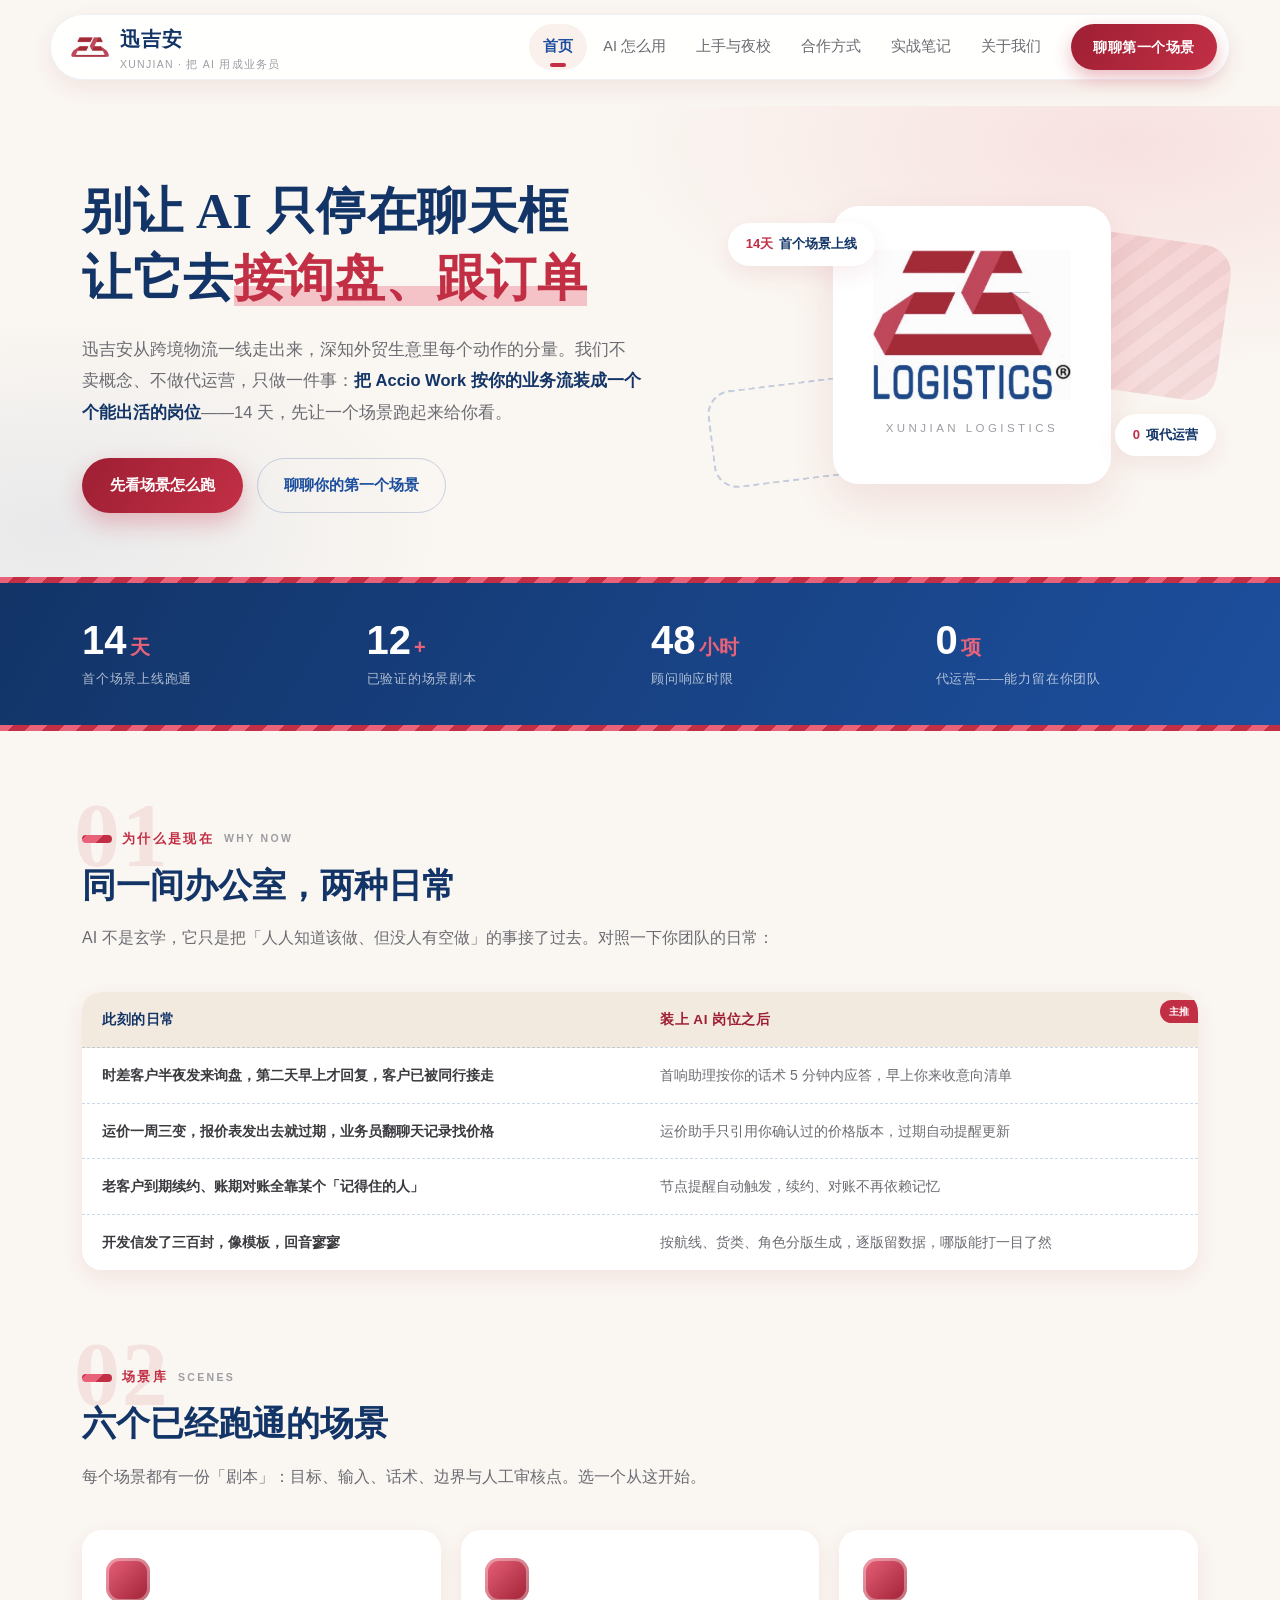
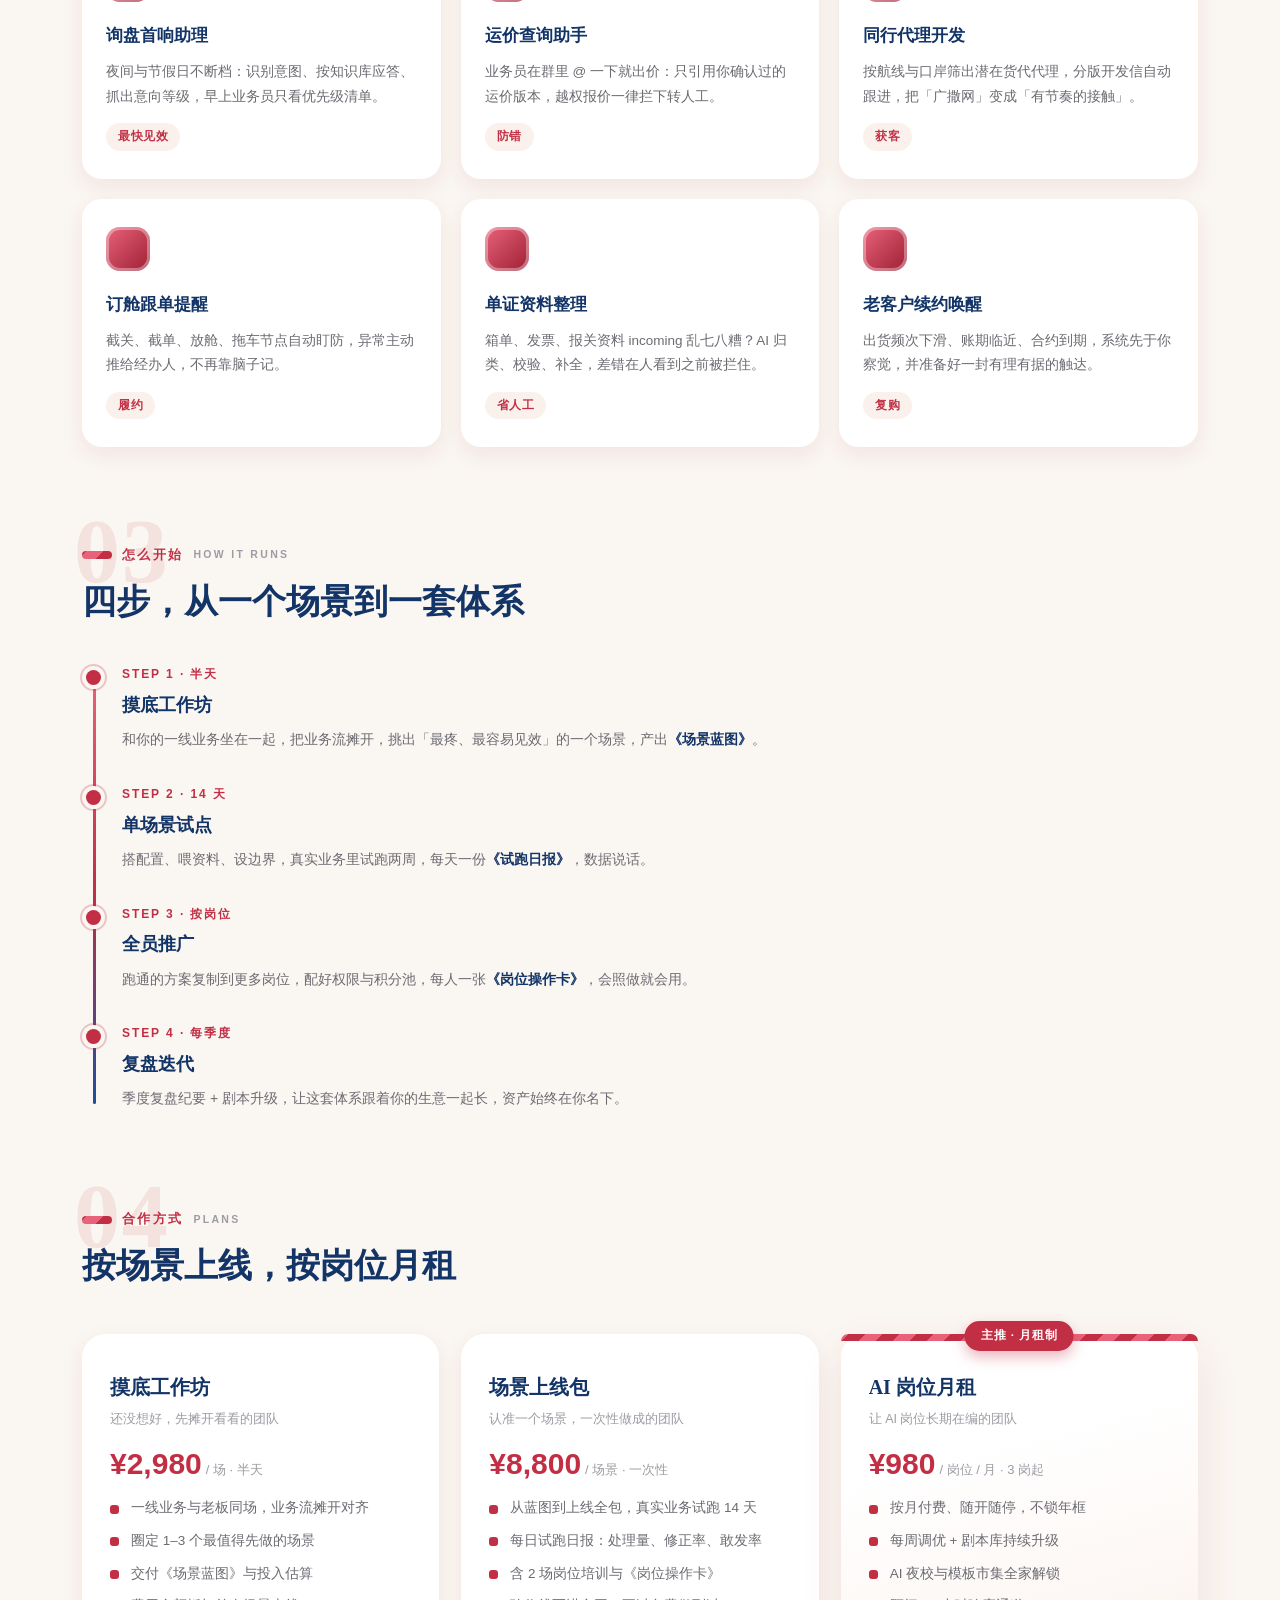
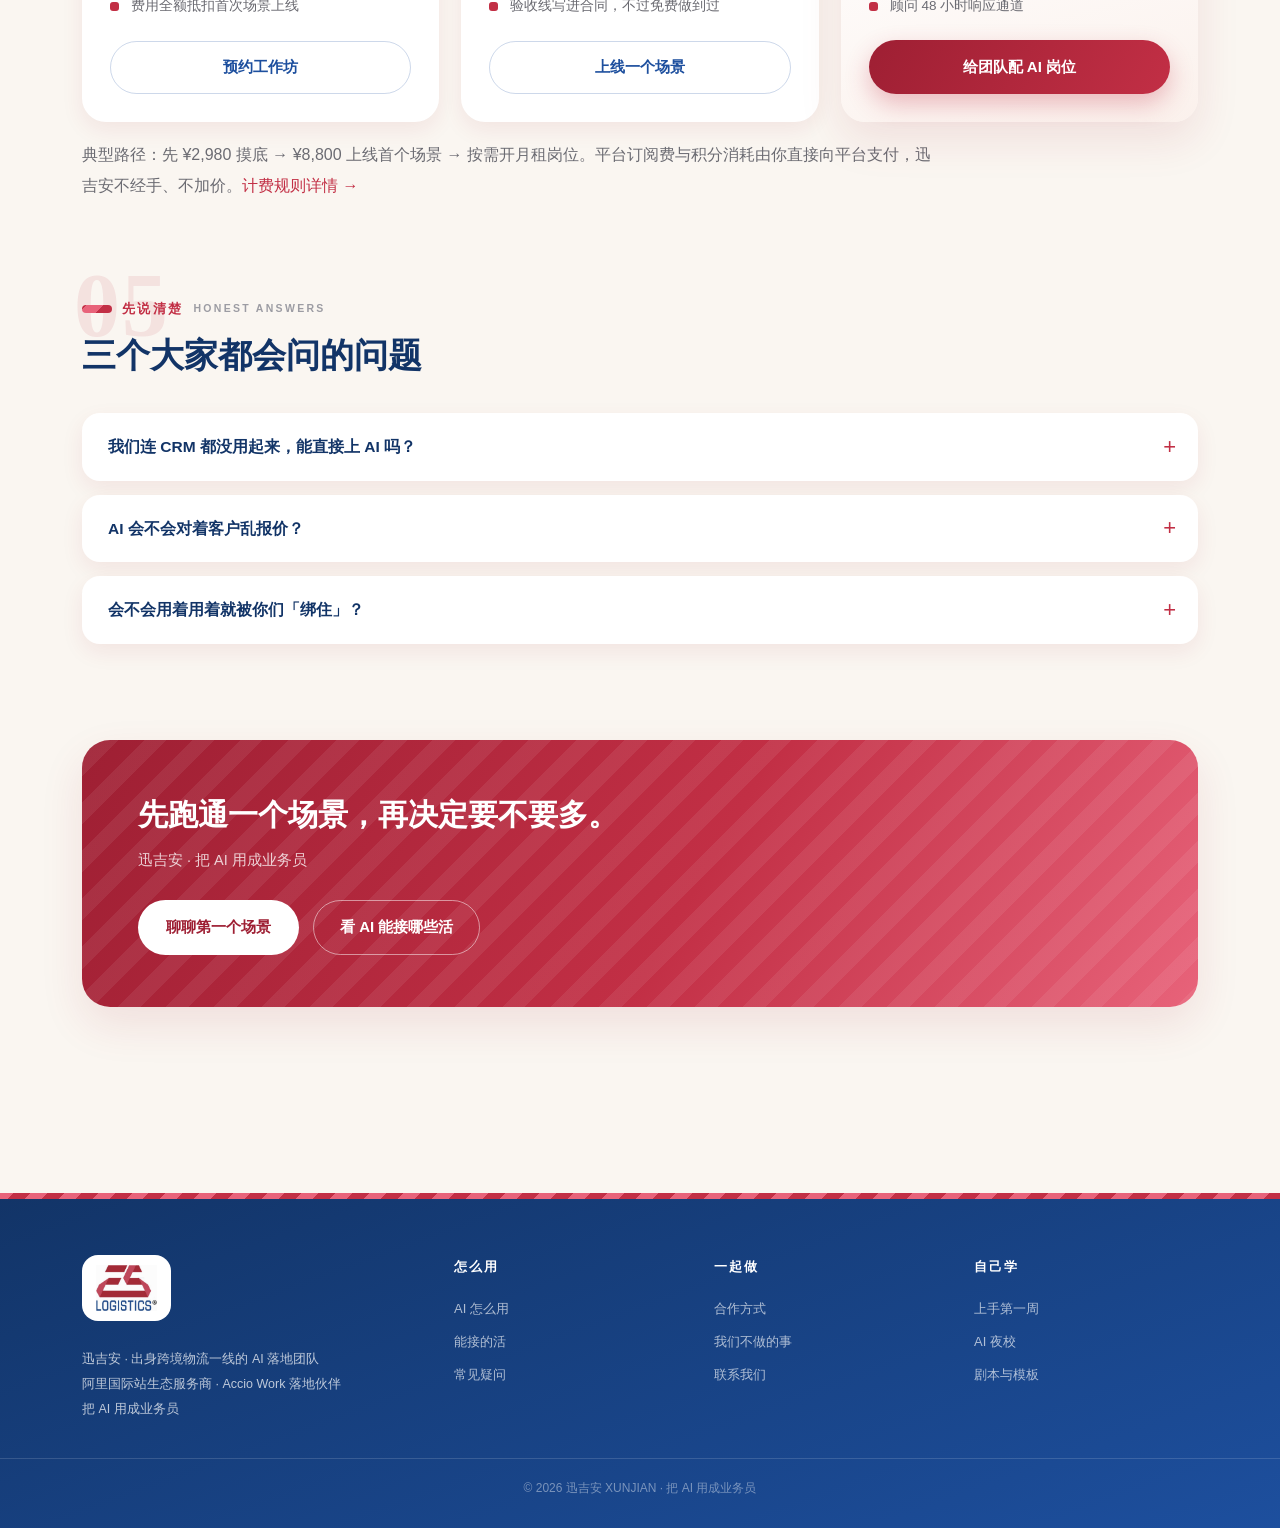
==== index.html @ 0acbde60 "xunjian website init" ====
<!DOCTYPE html>
<html lang="zh-CN">
<head>
<meta charset="UTF-8">
<meta name="viewport" content="width=device-width, initial-scale=1.0">
<title>迅吉安 · 把 AI 用成业务员 | 物流出海 × Accio Work 落地</title>
<meta name="description" content="迅吉安：出身跨境物流一线的 AI 落地团队。不卖概念、不做代运营，14 天让第一个场景在你的业务里跑起来。">
<link rel="icon" href="assets/mark.png">
<link rel="stylesheet" href="assets/xja.css">
</head>
<body>
<header class="xj-top"><div class="xj-pill">
  <a class="xj-brand" href="index.html"><img src="assets/mark.png" alt="迅吉安"><span><span class="bn">迅吉安</span><span class="bs">XUNJIAN · 把 AI 用成业务员</span></span></a>
  <nav class="xj-nav">
    <a href="index.html" class="on">首页</a>
    <a href="product/index.html">AI 怎么用</a>
    <a href="learn/index.html">上手与夜校</a>
    <a href="service/index.html">合作方式</a>
    <a href="insight/index.html">实战笔记</a>
    <a href="about/index.html">关于我们</a>
  </nav>
  <a class="xj-top-cta" href="about/index.html#contact">聊聊第一个场景</a>
</div></header>

<div class="xj-hero">
  <div class="xj-hero-in">
    <div class="xj-hero-copy">
      <h1>别让 AI 只停在聊天框<br>让它去<span class="mk">接询盘、跟订单</span></h1>
      <p class="xj-hero-p">迅吉安从跨境物流一线走出来，深知外贸生意里每个动作的分量。我们不卖概念、不做代运营，只做一件事：<b>把 Accio Work 按你的业务流装成一个个能出活的岗位</b>——14 天，先让一个场景跑起来给你看。</p>
      <div class="xj-hero-cta">
        <a class="xj-btn xj-btn-p" href="#scenes">先看场景怎么跑</a>
        <a class="xj-btn xj-btn-g" href="about/index.html#contact">聊聊你的第一个场景</a>
      </div>
    </div>
    <div class="xj-visual">
      <div class="xj-logo-card"><img src="assets/logo.jpg" alt="迅吉安 XUNJIAN LOGISTICS"><div class="cap">Xunjian Logistics</div></div>
      <span class="xj-float f1"><i>14天</i>首个场景上线</span>
      <span class="xj-float f2"><i>0</i>项代运营</span>
    </div>
  </div>
</div>

<section class="xj-stats"><div class="xj-stats-in">
  <div class="m"><div class="n">14<i>天</i></div><div class="l">首个场景上线跑通</div></div>
  <div class="m"><div class="n">12<i>+</i></div><div class="l">已验证的场景剧本</div></div>
  <div class="m"><div class="n">48<i>小时</i></div><div class="l">顾问响应时限</div></div>
  <div class="m"><div class="n">0<i>项</i></div><div class="l">代运营——能力留在你团队</div></div>
</div></section>

<div class="xj-main">

  <div class="xj-sec rv" data-num="01">
    <div class="xj-kick">为什么是现在 <small>Why Now</small></div>
    <h2>同一间办公室，两种日常</h2>
  </div>
  <p class="xj-p">AI 不是玄学，它只是把「人人知道该做、但没人有空做」的事接了过去。对照一下你团队的日常：</p>
  <div class="xj-tablewrap rv"><table class="xj-tb">
    <tr><th>此刻的日常</th><th class="hl">装上 AI 岗位之后</th></tr>
    <tr><td>时差客户半夜发来询盘，第二天早上才回复，客户已被同行接走</td><td>首响助理按你的话术 5 分钟内应答，早上你来收意向清单</td></tr>
    <tr><td>运价一周三变，报价表发出去就过期，业务员翻聊天记录找价格</td><td>运价助手只引用你确认过的价格版本，过期自动提醒更新</td></tr>
    <tr><td>老客户到期续约、账期对账全靠某个「记得住的人」</td><td>节点提醒自动触发，续约、对账不再依赖记忆</td></tr>
    <tr><td>开发信发了三百封，像模板，回音寥寥</td><td>按航线、货类、角色分版生成，逐版留数据，哪版能打一目了然</td></tr>
  </table></div>

  <div class="xj-sec rv" data-num="02" id="scenes">
    <div class="xj-kick">场景库 <small>Scenes</small></div>
    <h2>六个已经跑通的场景</h2>
  </div>
  <p class="xj-p">每个场景都有一份「剧本」：目标、输入、话术、边界与人工审核点。选一个从这开始。</p>
  <div class="xj-grid g3">
    <div class="xj-c rv"><div class="chip"></div><h4>询盘首响助理</h4><p>夜间与节假日不断档：识别意图、按知识库应答、抓出意向等级，早上业务员只看优先级清单。</p><span class="tag">最快见效</span></div>
    <div class="xj-c rv"><div class="chip"></div><h4>运价查询助手</h4><p>业务员在群里 @ 一下就出价：只引用你确认过的运价版本，越权报价一律拦下转人工。</p><span class="tag">防错</span></div>
    <div class="xj-c rv"><div class="chip"></div><h4>同行代理开发</h4><p>按航线与口岸筛出潜在货代代理，分版开发信自动跟进，把「广撒网」变成「有节奏的接触」。</p><span class="tag">获客</span></div>
    <div class="xj-c rv"><div class="chip"></div><h4>订舱跟单提醒</h4><p>截关、截单、放舱、拖车节点自动盯防，异常主动推给经办人，不再靠脑子记。</p><span class="tag">履约</span></div>
    <div class="xj-c rv"><div class="chip"></div><h4>单证资料整理</h4><p>箱单、发票、报关资料 incoming 乱七八糟？AI 归类、校验、补全，差错在人看到之前被拦住。</p><span class="tag">省人工</span></div>
    <div class="xj-c rv"><div class="chip"></div><h4>老客户续约唤醒</h4><p>出货频次下滑、账期临近、合约到期，系统先于你察觉，并准备好一封有理有据的触达。</p><span class="tag">复购</span></div>
  </div>

  <div class="xj-sec rv" data-num="03">
    <div class="xj-kick">怎么开始 <small>How It Runs</small></div>
    <h2>四步，从一个场景到一套体系</h2>
  </div>
  <div class="xj-tl">
    <div class="ti rv"><div class="k">STEP 1 · 半天</div><h5>摸底工作坊</h5><p>和你的一线业务坐在一起，把业务流摊开，挑出「最疼、最容易见效」的一个场景，产出<b>《场景蓝图》</b>。</p></div>
    <div class="ti rv"><div class="k">STEP 2 · 14 天</div><h5>单场景试点</h5><p>搭配置、喂资料、设边界，真实业务里试跑两周，每天一份<b>《试跑日报》</b>，数据说话。</p></div>
    <div class="ti rv"><div class="k">STEP 3 · 按岗位</div><h5>全员推广</h5><p>跑通的方案复制到更多岗位，配好权限与积分池，每人一张<b>《岗位操作卡》</b>，会照做就会用。</p></div>
    <div class="ti rv"><div class="k">STEP 4 · 每季度</div><h5>复盘迭代</h5><p>季度复盘纪要 + 剧本升级，让这套体系跟着你的生意一起长，资产始终在你名下。</p></div>
  </div>

  <div class="xj-sec rv" data-num="04" id="plans">
    <div class="xj-kick">合作方式 <small>Plans</small></div>
    <h2>按场景上线，按岗位月租</h2>
  </div>
  <div class="xj-plans">
    <div class="xj-plan rv">
      <h4>摸底工作坊</h4><div class="for">还没想好，先摊开看看的团队</div>
      <div class="pv">¥2,980<small>/ 场 · 半天</small></div>
      <ul>
        <li>一线业务与老板同场，业务流摊开对齐</li>
        <li>圈定 1–3 个最值得先做的场景</li>
        <li>交付《场景蓝图》与投入估算</li>
        <li>费用全额抵扣首次场景上线</li>
      </ul>
      <div class="cta"><a class="xj-btn xj-btn-g" href="about/index.html#contact">预约工作坊</a></div>
    </div>
    <div class="xj-plan rv">
      <h4>场景上线包</h4><div class="for">认准一个场景，一次性做成的团队</div>
      <div class="pv">¥8,800<small>/ 场景 · 一次性</small></div>
      <ul>
        <li>从蓝图到上线全包，真实业务试跑 14 天</li>
        <li>每日试跑日报：处理量、修正率、敢发率</li>
        <li>含 2 场岗位培训与《岗位操作卡》</li>
        <li>验收线写进合同，不过免费做到过</li>
      </ul>
      <div class="cta"><a class="xj-btn xj-btn-g" href="about/index.html#contact">上线一个场景</a></div>
    </div>
    <div class="xj-plan hot rv">
      <span class="badge">主推 · 月租制</span>
      <h4>AI 岗位月租</h4><div class="for">让 AI 岗位长期在编的团队</div>
      <div class="pv">¥980<small>/ 岗位 / 月 · 3 岗起</small></div>
      <ul>
        <li>按月付费、随开随停，不锁年框</li>
        <li>每周调优 + 剧本库持续升级</li>
        <li>AI 夜校与模板市集全家解锁</li>
        <li>顾问 48 小时响应通道</li>
      </ul>
      <div class="cta"><a class="xj-btn xj-btn-p" href="about/index.html#contact">给团队配 AI 岗位</a></div>
    </div>
  </div>
  <p class="xj-p" style="margin-top:18px">典型路径：先 ¥2,980 摸底 → ¥8,800 上线首个场景 → 按需开月租岗位。平台订阅费与积分消耗由你直接向平台支付，迅吉安不经手、不加价。<a href="service/index.html">计费规则详情 →</a></p>

  <div class="xj-sec rv" data-num="05">
    <div class="xj-kick">先说清楚 <small>Honest Answers</small></div>
    <h2>三个大家都会问的问题</h2>
  </div>
  <div class="xj-faq">
    <details class="rv"><summary>我们连 CRM 都没用起来，能直接上 AI 吗？</summary><p>能，但第一场景会选在「不需要历史数据也能跑」的环节，比如询盘首响或运价应答。数据积累恰恰是上 AI 的副产品，而不是前置条件。</p></details>
    <details class="rv"><summary>AI 会不会对着客户乱报价？</summary><p>不会。运价与费用类助手只引用你确认过的价格版本，任何超出版本范围的请求都会被拦下转人工。报价纪律是剧本的第一条边界。</p></details>
    <details class="rv"><summary>会不会用着用着就被你们「绑住」？</summary><p>恰好相反：配置、剧本、话术、操作卡全部归属企业，导出格式交付，不依赖迅吉安也能继续运行。我们需要你续约，靠的是下一个场景的性价比，不是锁。</p></details>
  </div>

  <div class="xj-band rv"><div class="xj-band-in">
    <h3>先跑通一个场景，再决定要不要多。</h3>
    <p>迅吉安 · 把 AI 用成业务员</p>
    <div class="acts">
      <a class="xj-btn xj-btn-p" href="about/index.html#contact">聊聊第一个场景</a>
      <a class="xj-btn xj-btn-g" href="product/index.html">看 AI 能接哪些活</a>
    </div>
  </div></div>
</div>

<footer class="xj-footer"><div class="xj-footer-in">
  <div class="fb"><span class="chip"><img src="assets/logo.jpg" alt="迅吉安"></span><p>迅吉安 · 出身跨境物流一线的 AI 落地团队<br>阿里国际站生态服务商 · Accio Work 落地伙伴<br>把 AI 用成业务员</p></div>
  <div><h6>怎么用</h6><a href="product/index.html">AI 怎么用</a><a href="product/index.html#jobs">能接的活</a><a href="product/index.html#faq">常见疑问</a></div>
  <div><h6>一起做</h6><a href="service/index.html">合作方式</a><a href="service/index.html#rules">我们不做的事</a><a href="about/index.html#contact">联系我们</a></div>
  <div><h6>自己学</h6><a href="learn/index.html">上手第一周</a><a href="learn/index.html#night">AI 夜校</a><a href="learn/index.html#lib">剧本与模板</a></div>
</div>
<div class="copy">© <span data-year>2026</span> 迅吉安 XUNJIAN · 把 AI 用成业务员</div>
</footer>
<script src="assets/xja.js"></script>
</body>
</html>
---- assets/xja.css ----
/* ==========================================================================
   迅吉安 XUNJIAN · 官网视觉系统 v2 —— 「绛绸」暖调编辑风
   品牌：绛红绸带 × 宝蓝墨色 × 暖象牙纸底（源自公司 Logo 配色）
   与旧版/参考站彻底区分：胶囊悬浮导航 / 衬线大标题 / 斜纹绸带符号 /
   暖投影卡片 / 垂直时间线 / 编辑风索引列表
   ========================================================================== */

:root{
  --red:#C22F45; --red-d:#9E1F33; --red-l:#E8637A;
  --blue:#1D4F9E; --blue-d:#123467; --blue-l:#3E6FB8;
  --bg:#FAF6F1; --surface:#FFFFFF; --sand:#F2E9DF; --cream:#FBF1EC;
  --ink:#3A3A3F; --ink2:#6B6B72; --ink3:#9C9CA3;
  --line:rgba(29,79,158,.12); --dash:rgba(29,79,158,.22);
  --sh:0 18px 44px rgba(158,31,51,.10);
  --sh-s:0 8px 22px rgba(158,31,51,.08);
  --rib:repeating-linear-gradient(-45deg,var(--red) 0 12px,var(--red-l) 12px 24px);
  --f-serif:"Noto Serif SC","Songti SC","STSong","SimSun",serif;
  --f-cn:"PingFang SC","Noto Sans SC","Microsoft YaHei",sans-serif;
  --f-en:"Avenir Next","Helvetica Neue",Arial,sans-serif;
  --w:1180px; --top:106px;
}

*{box-sizing:border-box;margin:0;padding:0}
html{-webkit-text-size-adjust:100%;scroll-behavior:smooth;overflow-x:hidden}
body{
  font-family:var(--f-cn);color:var(--ink);background:var(--bg);
  font-size:16px;line-height:1.9;padding-top:var(--top);overflow-x:hidden;
}
img{display:block;max-width:100%}
a{color:var(--red);text-decoration:none;transition:.18s}
a:hover{color:var(--red-d)}
::selection{background:rgba(194,47,69,.22)}

/* 滚动浮现 */
.rv{opacity:0;transform:translateY(16px);transition:opacity .55s ease,transform .55s ease}
.rv.in{opacity:1;transform:none}
@media (prefers-reduced-motion:reduce){.rv{opacity:1;transform:none;transition:none}}

/* ============================ 胶囊悬浮导航 ============================ */
.xj-top{position:fixed;top:14px;left:0;right:0;z-index:900;padding:0 18px}
.xj-pill{
  max-width:var(--w);margin:0 auto;height:66px;padding:0 12px 0 20px;
  display:flex;align-items:center;gap:16px;
  background:rgba(255,255,255,.92);backdrop-filter:blur(14px);
  border:1px solid rgba(29,79,158,.08);border-radius:999px;
  box-shadow:var(--sh-s);
}
.xj-brand{display:flex;align-items:center;gap:11px;flex:0 0 auto}
.xj-brand img{height:38px;width:auto;border-radius:9px}
.xj-brand .bn{font-family:var(--f-serif);font-weight:700;font-size:20px;color:var(--blue-d);letter-spacing:.06em;white-space:nowrap}
.xj-brand .bs{font-size:10.5px;letter-spacing:.12em;color:var(--ink3);white-space:nowrap;display:block;margin-top:-3px}
.xj-nav{margin-left:auto;display:flex;align-items:center;gap:2px;overflow-x:auto;scrollbar-width:none}
.xj-nav::-webkit-scrollbar{display:none}
.xj-nav a{
  font-size:14.5px;font-weight:500;color:var(--ink2);padding:9px 14px;
  border-radius:999px;white-space:nowrap;position:relative;
}
.xj-nav a:hover{color:var(--blue);background:var(--cream)}
.xj-nav a.on{color:var(--blue);font-weight:700;background:var(--cream)}
.xj-nav a.on::after{
  content:'';position:absolute;left:50%;transform:translateX(-50%);bottom:3px;
  width:16px;height:4px;border-radius:2px;background:var(--red);
}
.xj-top-cta{
  flex:0 0 auto;padding:10px 22px;border-radius:999px;
  background:linear-gradient(120deg,var(--red-d),var(--red));color:#fff;
  font-size:14px;font-weight:600;letter-spacing:.04em;box-shadow:0 8px 18px rgba(194,47,69,.32);
}
.xj-top-cta:hover{color:#fff;transform:translateY(-1px);box-shadow:0 12px 24px rgba(194,47,69,.4)}
@media (max-width:1020px){.xj-brand .bs{display:none}}
@media (max-width:900px){
  .xj-pill{height:auto;flex-wrap:wrap;border-radius:26px;padding:12px 14px;row-gap:4px}
  .xj-nav{order:3;width:100%}
  body{padding-top:132px}
  :root{--top:132px}
}

/* ============================ 首页 Hero（分栏） ============================ */
.xj-hero{background:
  radial-gradient(720px 320px at 88% 8%,rgba(232,99,122,.14),transparent 70%),
  radial-gradient(560px 300px at 4% 90%,rgba(29,79,158,.08),transparent 70%),
  var(--bg);
}
.xj-hero-in{
  max-width:var(--w);margin:0 auto;padding:72px var(--pad,32px) 64px;
  display:grid;grid-template-columns:1.15fr .85fr;gap:52px;align-items:center;
}
.xj-hero h1{
  font-family:var(--f-serif);font-weight:900;color:var(--blue-d);
  font-size:clamp(32px,4.4vw,50px);line-height:1.34;letter-spacing:.01em;
}
.mk{font-style:normal;color:var(--red);
  background:linear-gradient(transparent 64%,rgba(232,99,122,.35) 0)}
.xj-hero-p{margin-top:22px;font-size:16.5px;color:var(--ink2);max-width:560px}
.xj-hero-p b{color:var(--blue-d)}
.xj-hero-cta{display:flex;gap:14px;flex-wrap:wrap;margin-top:30px}
.xj-btn{display:inline-block;padding:13px 28px;border-radius:999px;font-size:15px;font-weight:600;transition:.18s}
.xj-btn-p{background:linear-gradient(120deg,var(--red-d),var(--red));color:#fff;box-shadow:0 10px 24px rgba(194,47,69,.3)}
.xj-btn-p:hover{color:#fff;transform:translateY(-2px);box-shadow:0 14px 30px rgba(194,47,69,.38)}
.xj-btn-g{border:1.5px solid var(--dash);color:var(--blue);padding:11.5px 26px}
.xj-btn-g:hover{border-color:var(--red);color:var(--red)}

/* Hero 右侧 Logo 展示 */
.xj-visual{position:relative;display:flex;justify-content:center}
.xj-visual::before{
  content:'';position:absolute;inset:8% -6% auto auto;width:62%;height:56%;
  background:var(--rib);opacity:.16;border-radius:28px;transform:rotate(8deg);
}
.xj-visual::after{
  content:'';position:absolute;left:-8%;bottom:2%;width:46%;height:34%;
  border:2px dashed rgba(29,79,158,.25);border-radius:24px;transform:rotate(-7deg);
}
.xj-logo-card{
  position:relative;z-index:1;background:var(--surface);border-radius:26px;
  box-shadow:var(--sh);padding:44px 40px;display:flex;flex-direction:column;align-items:center;gap:18px;
}
.xj-logo-card img{height:150px;width:auto}
.xj-logo-card .cap{font-family:var(--f-en);font-size:11.5px;letter-spacing:.3em;color:var(--ink3);text-transform:uppercase}
.xj-float{
  position:absolute;z-index:2;background:var(--surface);border-radius:999px;
  box-shadow:var(--sh-s);padding:9px 18px;font-size:13px;font-weight:600;color:var(--blue-d);
}
.xj-float i{font-style:normal;color:var(--red);font-family:var(--f-en);font-weight:700;margin-right:6px}
.xj-float.f1{top:6%;left:-4%}
.xj-float.f2{bottom:10%;right:-4%}
@media (max-width:980px){
  .xj-hero-in{grid-template-columns:1fr;gap:40px;padding-top:48px}
  .xj-float.f1{left:2%}.xj-float.f2{right:2%}
}

/* ============================ 数据横带（宝蓝） ============================ */
.xj-stats{background:linear-gradient(120deg,var(--blue-d),var(--blue));position:relative}
.xj-stats::before,.xj-stats::after{content:'';display:block;height:6px;background:var(--rib)}
.xj-stats-in{max-width:var(--w);margin:0 auto;padding:34px var(--pad,32px);display:grid;grid-template-columns:repeat(4,1fr);gap:22px}
.xj-stats .n{font-family:var(--f-en);font-weight:700;font-size:clamp(30px,3.2vw,40px);color:#fff;line-height:1.15;font-variant-numeric:tabular-nums}
.xj-stats .n i{font-style:normal;font-size:.5em;color:var(--red-l);margin-left:3px;font-weight:700}
.xj-stats .l{font-size:13px;color:rgba(255,255,255,.66);margin-top:4px;letter-spacing:.06em}
@media (max-width:860px){.xj-stats-in{grid-template-columns:repeat(2,1fr)}}

/* ============================ 主体 / 区块标题 ============================ */
.xj-main{max-width:var(--w);margin:0 auto;padding:0 var(--pad,32px) 90px}
.xj-sec{margin-top:92px;position:relative}
.xj-sec::before{
  content:attr(data-num);position:absolute;top:-34px;left:-8px;z-index:0;
  font-family:var(--f-serif);font-weight:900;font-size:92px;line-height:1;
  color:rgba(194,47,69,.10);letter-spacing:.02em;pointer-events:none;
}
.xj-kick{
  display:inline-flex;align-items:center;gap:10px;position:relative;z-index:1;
  font-size:13px;font-weight:600;color:var(--red);letter-spacing:.18em;
}
.xj-kick::before{content:'';width:30px;height:8px;border-radius:4px;background:var(--rib)}
.xj-kick small{font-family:var(--f-en);font-weight:600;font-size:10.5px;letter-spacing:.22em;color:var(--ink3);text-transform:uppercase}
.xj-sec h2{
  font-family:var(--f-serif);font-weight:900;color:var(--blue-d);
  font-size:clamp(25px,3vw,34px);line-height:1.4;margin-top:8px;position:relative;z-index:1;
}
.xj-sec h2 small{font-family:var(--f-cn);font-size:.52em;font-weight:500;color:var(--ink3);margin-left:12px;letter-spacing:.04em}
.xj-p{color:var(--ink2);margin-top:14px;max-width:860px}
.xj-p b{color:var(--blue-d)}

.xj-crumb{display:flex;gap:8px;align-items:center;font-size:12.5px;color:var(--ink3);flex-wrap:wrap}
.xj-crumb a{color:var(--ink3)}.xj-crumb a:hover{color:var(--red)}

/* 子页 Hero（暖沙横幅） */
.xj-page-hero{
  background:
    radial-gradient(600px 260px at 92% 0%,rgba(232,99,122,.13),transparent 70%),
    linear-gradient(180deg,var(--cream),var(--bg));
  border-bottom:1px dashed var(--dash);
}
.xj-page-hero .in{max-width:var(--w);margin:0 auto;padding:56px var(--pad,32px) 48px}
.xj-page-hero h1{
  font-family:var(--f-serif);font-weight:900;color:var(--blue-d);
  font-size:clamp(28px,3.8vw,42px);line-height:1.36;margin-top:16px;
}
.xj-page-hero .lede{margin-top:16px;color:var(--ink2);max-width:820px;font-size:16px}
.xj-page-hero .lede b{color:var(--blue-d)}
.xj-page-hero .xj-hero-cta{margin-top:26px}

/* ============================ 摘要卡（TLDR） ============================ */
.xj-tldr{
  margin-top:26px;background:var(--surface);border-radius:20px;box-shadow:var(--sh-s);
  padding:22px 28px 22px 24px;font-size:14.5px;color:var(--ink2);position:relative;overflow:hidden;
}
.xj-tldr::before{content:'';position:absolute;left:0;top:0;bottom:0;width:6px;background:var(--rib)}
.xj-tldr b{color:var(--blue-d)}

/* ============================ 身份分流卡（红绸折角） ============================ */
.xj-split{display:grid;grid-template-columns:repeat(3,1fr);gap:20px;margin-top:38px}
.xj-s{
  display:block;background:var(--surface);border-radius:22px;box-shadow:var(--sh-s);
  padding:34px 28px 26px;position:relative;overflow:hidden;transition:.22s;color:inherit;
}
.xj-s::before{content:'';position:absolute;top:0;left:0;right:0;height:7px;background:var(--rib)}
.xj-s:hover{transform:translateY(-5px);box-shadow:var(--sh);color:inherit}
.xj-s .xj-i{font-family:var(--f-serif);font-weight:900;font-size:40px;line-height:1;color:var(--red);opacity:.9}
.xj-s h4{font-family:var(--f-serif);font-size:20px;color:var(--blue-d);margin-top:14px;font-weight:900}
.xj-s p{font-size:14px;color:var(--ink2);margin-top:10px;line-height:1.85}
.xj-s .xj-go{margin-top:18px;font-size:13.5px;font-weight:700;color:var(--red);letter-spacing:.06em}
.xj-s:hover .xj-go{letter-spacing:.12em}
@media (max-width:900px){.xj-split{grid-template-columns:1fr}}

/* ============================ 通用卡片 ============================ */
.xj-grid{display:grid;grid-template-columns:repeat(4,1fr);gap:20px;margin-top:38px}
.xj-grid.g3{grid-template-columns:repeat(3,1fr)}
.xj-c{background:var(--surface);border-radius:20px;box-shadow:var(--sh-s);padding:28px 24px;transition:.22s}
.xj-c:hover{transform:translateY(-4px);box-shadow:var(--sh)}
.xj-c .chip{
  width:44px;height:44px;border-radius:14px;margin-bottom:18px;
  background:linear-gradient(135deg,var(--red-l),var(--red-d));
  box-shadow:inset 0 0 0 3px rgba(255,255,255,.35);
}
.xj-c h4{font-family:var(--f-serif);font-size:17px;color:var(--blue-d);font-weight:900}
.xj-c p{font-size:13.5px;color:var(--ink2);margin-top:8px;line-height:1.8}
.xj-c .tag{
  display:inline-block;margin-top:14px;font-size:11.5px;font-weight:600;color:var(--red);
  background:var(--cream);border-radius:999px;padding:3px 12px;letter-spacing:.05em;
}
@media (max-width:1000px){.xj-grid{grid-template-columns:repeat(2,1fr)}.xj-grid.g3{grid-template-columns:repeat(2,1fr)}}
@media (max-width:620px){.xj-grid,.xj-grid.g3{grid-template-columns:1fr}}

/* ============================ 垂直时间线 ============================ */
.xj-tl{margin-top:38px;position:relative;padding-left:40px}
.xj-tl::before{
  content:'';position:absolute;left:11px;top:8px;bottom:8px;width:3px;border-radius:2px;
  background:linear-gradient(180deg,var(--red-l),var(--red),var(--blue));
}
.xj-tl .ti{position:relative;padding:0 0 30px}
.xj-tl .ti:last-child{padding-bottom:0}
.xj-tl .ti::before{
  content:'';position:absolute;left:-36px;top:7px;width:15px;height:15px;border-radius:50%;
  background:var(--red);box-shadow:0 0 0 4px var(--bg),0 0 0 6px rgba(194,47,69,.25);
}
.xj-tl .k{font-family:var(--f-en);font-weight:700;font-size:12px;color:var(--red);letter-spacing:.16em}
.xj-tl h5{font-family:var(--f-serif);font-size:18px;color:var(--blue-d);font-weight:900;margin-top:2px}
.xj-tl .ti p{font-size:14px;color:var(--ink2);margin-top:4px;max-width:760px}
.xj-tl .ti p b{color:var(--blue-d)}

/* ============================ 表格 ============================ */
.xj-tablewrap{
  overflow-x:auto;margin-top:38px;background:var(--surface);
  border-radius:20px;box-shadow:var(--sh-s);
}
table.xj-tb{width:100%;border-collapse:collapse;font-size:14px;min-width:660px}
.xj-tb th{
  background:var(--sand);color:var(--blue-d);font-weight:700;text-align:left;
  padding:15px 20px;white-space:nowrap;font-size:13.5px;letter-spacing:.04em;
}
.xj-tb th.hl{position:relative;color:var(--red-d)}
.xj-tb th.hl::after{
  content:'主推';position:absolute;top:8px;right:-1px;font-size:10px;font-weight:700;
  background:var(--red);color:#fff;padding:2px 9px;border-radius:999px 0 0 999px;
}
.xj-tb td{padding:14px 20px;border-top:1px dashed var(--dash);color:var(--ink2);vertical-align:top}
.xj-tb tr:hover td{background:var(--cream)}
.xj-tb td:first-child{color:var(--ink);font-weight:600;white-space:nowrap}
.xj-tb .price{font-family:var(--f-en);font-weight:700;color:var(--red);font-size:16px;white-space:nowrap}

/* ============================ 编辑风索引列表（模块/文章） ============================ */
.xj-idx{margin-top:38px;border-top:2px solid var(--blue-d)}
.xj-idx .row{
  display:grid;grid-template-columns:92px 1fr auto;gap:22px;align-items:center;
  padding:24px 8px;border-bottom:1px dashed var(--dash);transition:.2s;color:inherit;
}
.xj-idx .row:hover{background:var(--surface)}
.xj-idx .no{
  font-family:var(--f-serif);font-weight:900;font-size:38px;line-height:1;
  color:rgba(194,47,69,.35);transition:.2s;
}
.xj-idx .row:hover .no{color:var(--red)}
.xj-idx h5{font-family:var(--f-serif);font-size:18px;color:var(--blue-d);font-weight:900}
.xj-idx h5 a{color:inherit}
.xj-idx h5 a:hover{color:var(--red)}
.xj-idx .row p{font-size:13.5px;color:var(--ink2);margin-top:4px}
.xj-idx .meta{display:flex;flex-direction:column;gap:6px;align-items:flex-end}
.xj-idx .meta span{
  font-size:11.5px;color:var(--blue);background:var(--cream);
  border-radius:999px;padding:3px 12px;white-space:nowrap;
}
.xj-idx .meta .en{font-family:var(--f-en);letter-spacing:.14em;color:var(--ink3);background:none;padding:0}
@media (max-width:700px){
  .xj-idx .row{grid-template-columns:64px 1fr}
  .xj-idx .no{font-size:28px}
  .xj-idx .meta{display:none}
}

/* ============================ FAQ ============================ */
.xj-faq{margin-top:34px;display:grid;gap:14px}
.xj-faq details{background:var(--surface);border-radius:18px;box-shadow:var(--sh-s);overflow:hidden}
.xj-faq summary{
  cursor:pointer;list-style:none;padding:19px 56px 19px 26px;font-weight:700;
  color:var(--blue-d);font-size:15.5px;position:relative;
}
.xj-faq summary::-webkit-details-marker{display:none}
.xj-faq summary::after{
  content:'+';position:absolute;right:22px;top:50%;transform:translateY(-50%);
  font-family:var(--f-en);font-size:22px;color:var(--red);font-weight:400;
}
.xj-faq details[open] summary::after{content:'–'}
.xj-faq details p{padding:0 26px 22px;font-size:14px;color:var(--ink2)}

/* ============================ 红绸 CTA 横幅 ============================ */
.xj-band{
  margin-top:96px;position:relative;color:#fff;overflow:hidden;
  background:linear-gradient(120deg,var(--red-d) 0%,var(--red) 55%,var(--red-l) 100%);
  border-radius:28px;box-shadow:var(--sh);
}
.xj-band::before{
  content:'';position:absolute;inset:0;
  background:repeating-linear-gradient(-45deg,rgba(255,255,255,.07) 0 16px,transparent 16px 34px);
}
.xj-band-in{position:relative;z-index:1;padding:52px 56px}
.xj-band h3{font-family:var(--f-serif);font-weight:900;font-size:clamp(21px,2.6vw,30px);line-height:1.5}
.xj-band p{color:rgba(255,255,255,.78);font-size:14.5px;margin-top:10px}
.xj-band .acts{display:flex;gap:14px;margin-top:26px;flex-wrap:wrap}
.xj-band .xj-btn-p{background:#fff;color:var(--red-d);box-shadow:none}
.xj-band .xj-btn-p:hover{background:var(--cream)}
.xj-band .xj-btn-g{border-color:rgba(255,255,255,.5);color:#fff}
.xj-band .xj-btn-g:hover{border-color:#fff;color:#fff}
@media (max-width:700px){.xj-band-in{padding:38px 28px}}

/* ============================ 页脚（宝蓝） ============================ */
.xj-footer{background:linear-gradient(160deg,var(--blue-d),var(--blue));color:rgba(255,255,255,.72);margin-top:96px}
.xj-footer::before{content:'';display:block;height:6px;background:var(--rib)}
.xj-footer-in{
  max-width:var(--w);margin:0 auto;padding:56px var(--pad,32px) 36px;
  display:grid;grid-template-columns:1.5fr 1fr 1fr 1fr;gap:36px;
}
.xj-footer h6{color:#fff;font-size:13px;letter-spacing:.14em;margin-bottom:14px;font-weight:700}
.xj-footer a{display:block;color:rgba(255,255,255,.66);font-size:13px;padding:4px 0}
.xj-footer a:hover{color:#fff}
.xj-footer .fb .chip{background:#fff;border-radius:16px;padding:10px 14px;display:inline-block;margin-bottom:16px}
.xj-footer .fb .chip img{height:46px;width:auto}
.xj-footer .fb p{font-size:12.5px;line-height:2}
.xj-footer .copy{border-top:1px solid rgba(255,255,255,.14);padding:18px 0 28px;text-align:center;font-size:12px;color:rgba(255,255,255,.42)}
@media (max-width:900px){.xj-footer-in{grid-template-columns:1fr 1fr}}
@media (max-width:560px){.xj-footer-in{grid-template-columns:1fr}}

/* ============================ 联系表单 ============================ */
.xj-form{display:grid;grid-template-columns:1fr 1fr;gap:16px;margin-top:30px;background:var(--surface);border-radius:24px;box-shadow:var(--sh-s);padding:32px}
.xj-form .full{grid-column:1/-1}
.xj-form label{font-size:13px;font-weight:700;color:var(--blue-d);display:block;margin-bottom:6px}
.xj-form input,.xj-form select,.xj-form textarea{
  width:100%;border:1.5px solid var(--line);border-radius:14px;background:var(--bg);
  padding:12px 15px;font-size:14.5px;font-family:inherit;color:var(--ink);outline:none;transition:.15s;
}
.xj-form input:focus,.xj-form select:focus,.xj-form textarea:focus{
  border-color:var(--red);box-shadow:0 0 0 3px rgba(194,47,69,.14);background:#fff;
}
.xj-form textarea{min-height:110px;resize:vertical}
.xj-form .send{grid-column:1/-1;display:flex;align-items:center;gap:16px;flex-wrap:wrap}
.xj-form .tip{font-size:12.5px;color:var(--ink3)}
@media (max-width:620px){.xj-form{grid-template-columns:1fr;padding:22px}}

/* ============================ 方案卡 ============================ */
.xj-plans{display:grid;grid-template-columns:repeat(3,1fr);gap:22px;margin-top:44px}
.xj-plan{position:relative;background:var(--surface);border-radius:24px;box-shadow:var(--sh-s);padding:34px 28px 28px;display:flex;flex-direction:column;transition:.22s}
.xj-plan:hover{transform:translateY(-5px);box-shadow:var(--sh)}
.xj-plan.hot{background:linear-gradient(165deg,#fff 30%,var(--cream));box-shadow:var(--sh)}
.xj-plan.hot::before{content:'';position:absolute;top:0;left:0;right:0;height:7px;border-radius:24px 24px 0 0;background:var(--rib)}
.xj-plan .badge{
  position:absolute;top:-13px;left:50%;transform:translateX(-50%);
  background:var(--red);color:#fff;font-size:11.5px;font-weight:700;
  padding:4px 16px;border-radius:999px;letter-spacing:.08em;box-shadow:0 6px 14px rgba(194,47,69,.35);
}
.xj-plan h4{font-family:var(--f-serif);font-weight:900;font-size:20px;color:var(--blue-d)}
.xj-plan .for{font-size:12.5px;color:var(--ink3);margin-top:2px}
.xj-plan .pv{font-family:var(--f-en);font-weight:700;font-size:30px;color:var(--red);margin:16px 0 0;line-height:1.1}
.xj-plan .pv small{font-size:13px;color:var(--ink3);font-weight:500;font-family:var(--f-cn);margin-left:4px}
.xj-plan ul{list-style:none;margin-top:16px;display:grid;gap:9px}
.xj-plan li{font-size:13.5px;color:var(--ink2);padding-left:21px;position:relative;line-height:1.75}
.xj-plan li::before{content:'';position:absolute;left:0;top:.6em;width:9px;height:9px;border-radius:3px;background:var(--rib)}
.xj-plan .cta{margin-top:auto;padding-top:22px}
.xj-plan .cta .xj-btn{display:block;text-align:center}
@media (max-width:920px){.xj-plans{grid-template-columns:1fr}}

/* 关于页 Logo 展示 */
.xj-showcase{
  margin-top:30px;background:var(--surface);border-radius:26px;box-shadow:var(--sh);
  padding:48px;display:flex;flex-direction:column;align-items:center;gap:16px;position:relative;overflow:hidden;
}
.xj-showcase::before{content:'';position:absolute;top:0;left:0;right:0;height:7px;background:var(--rib)}
.xj-showcase img{height:170px;width:auto}
.xj-showcase .cap{font-family:var(--f-en);font-size:11px;letter-spacing:.3em;color:var(--ink3);text-transform:uppercase}
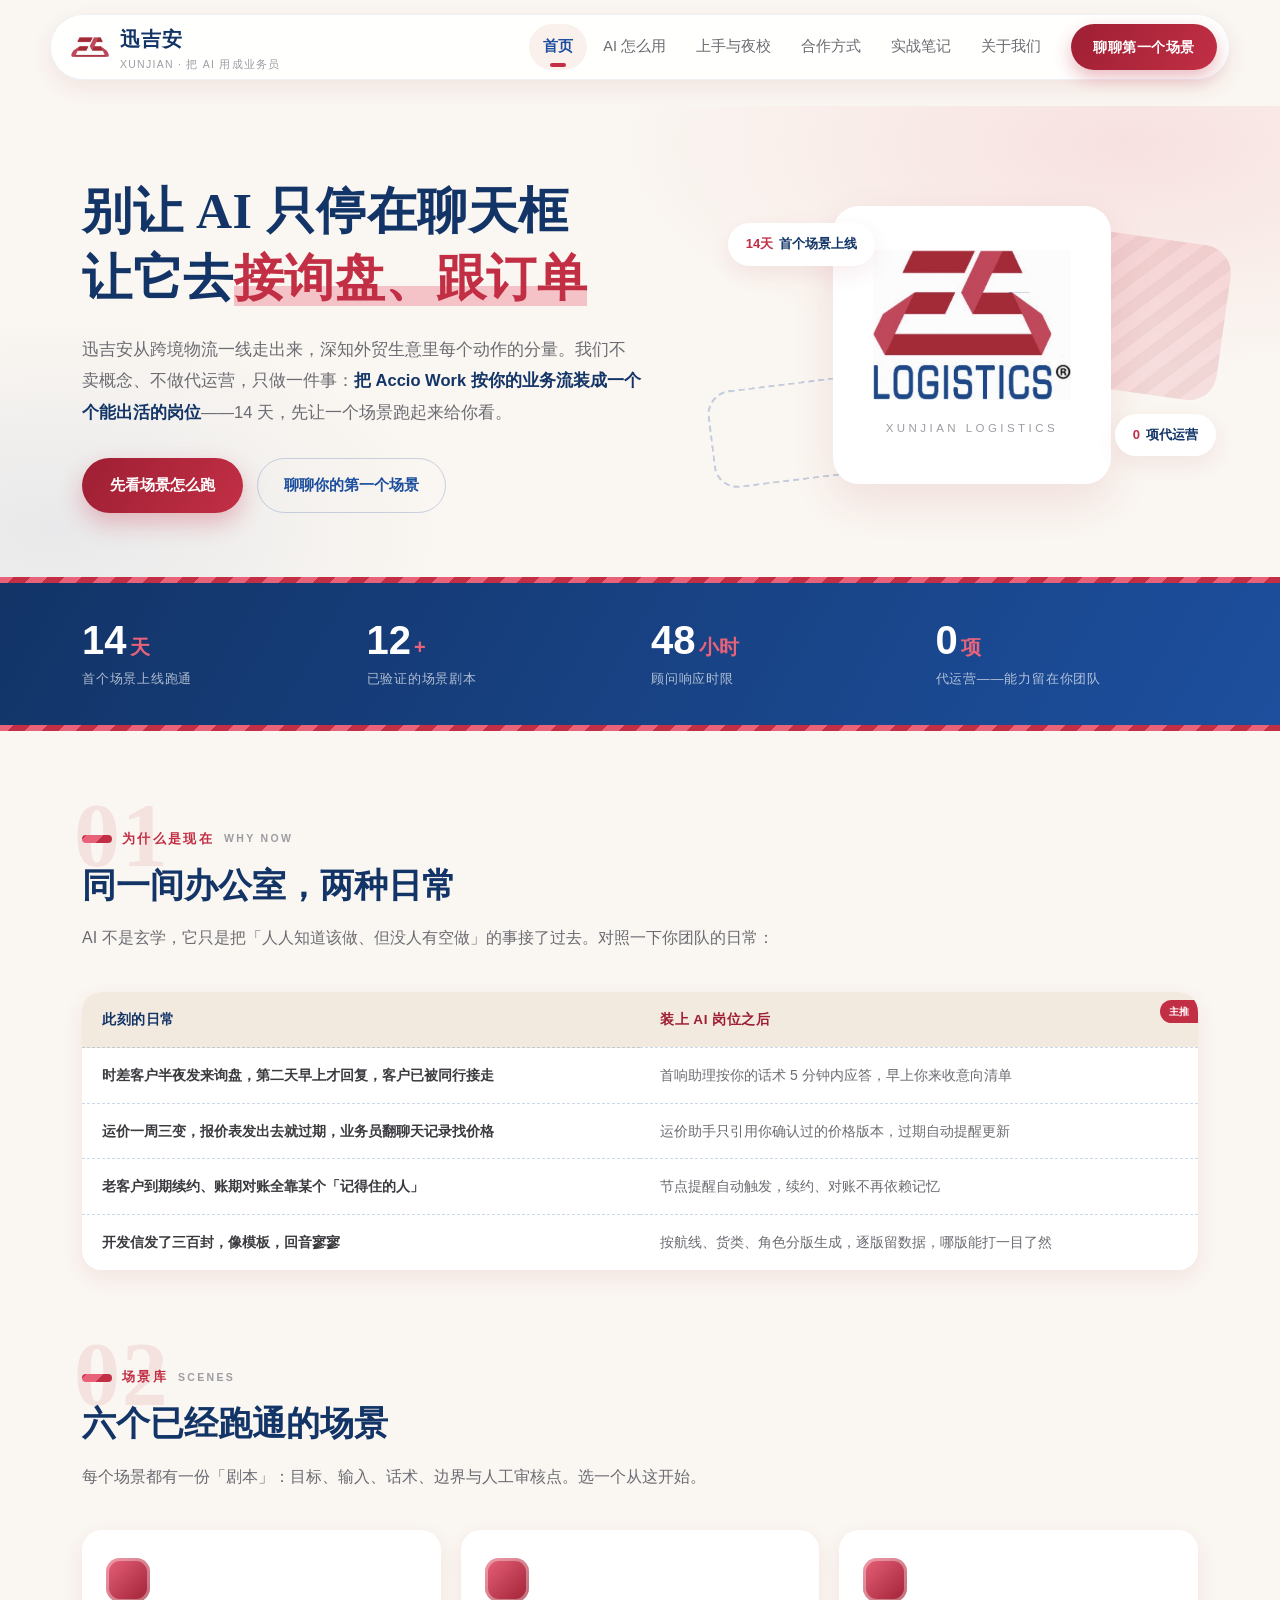
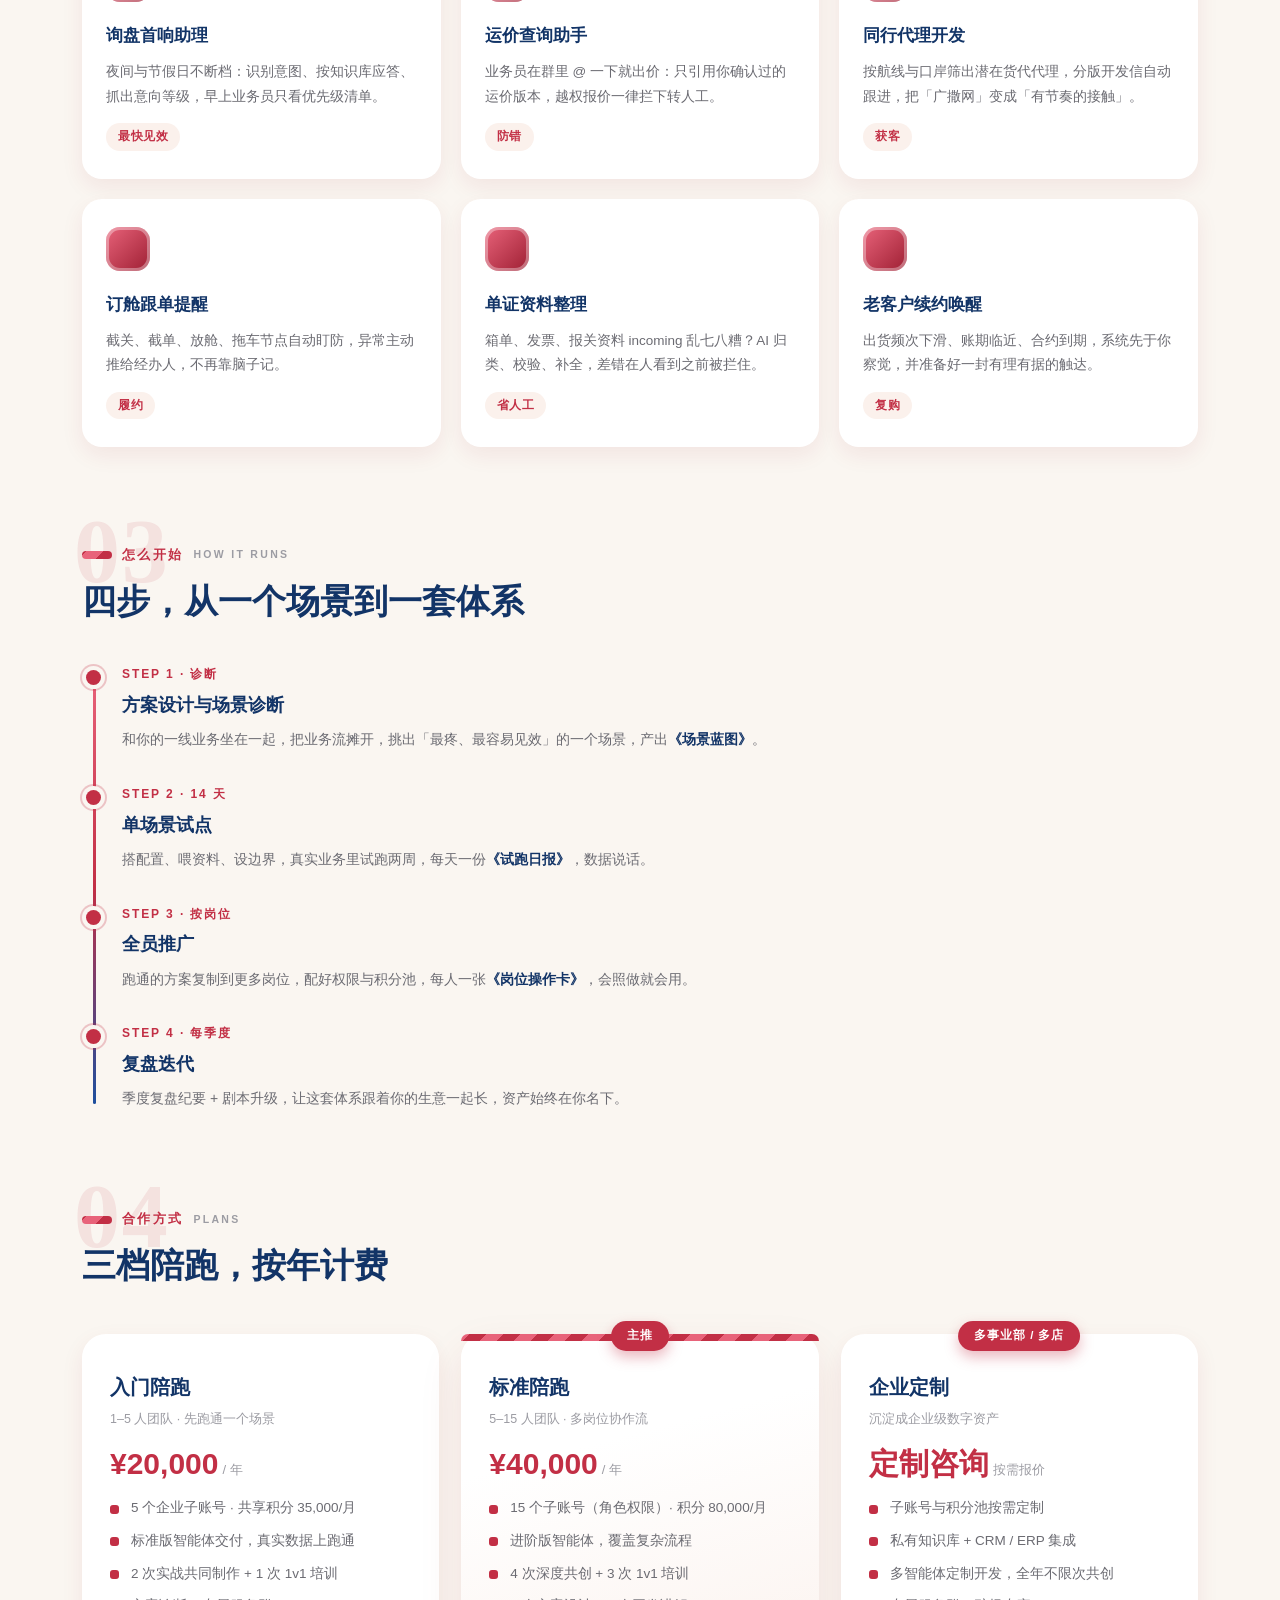
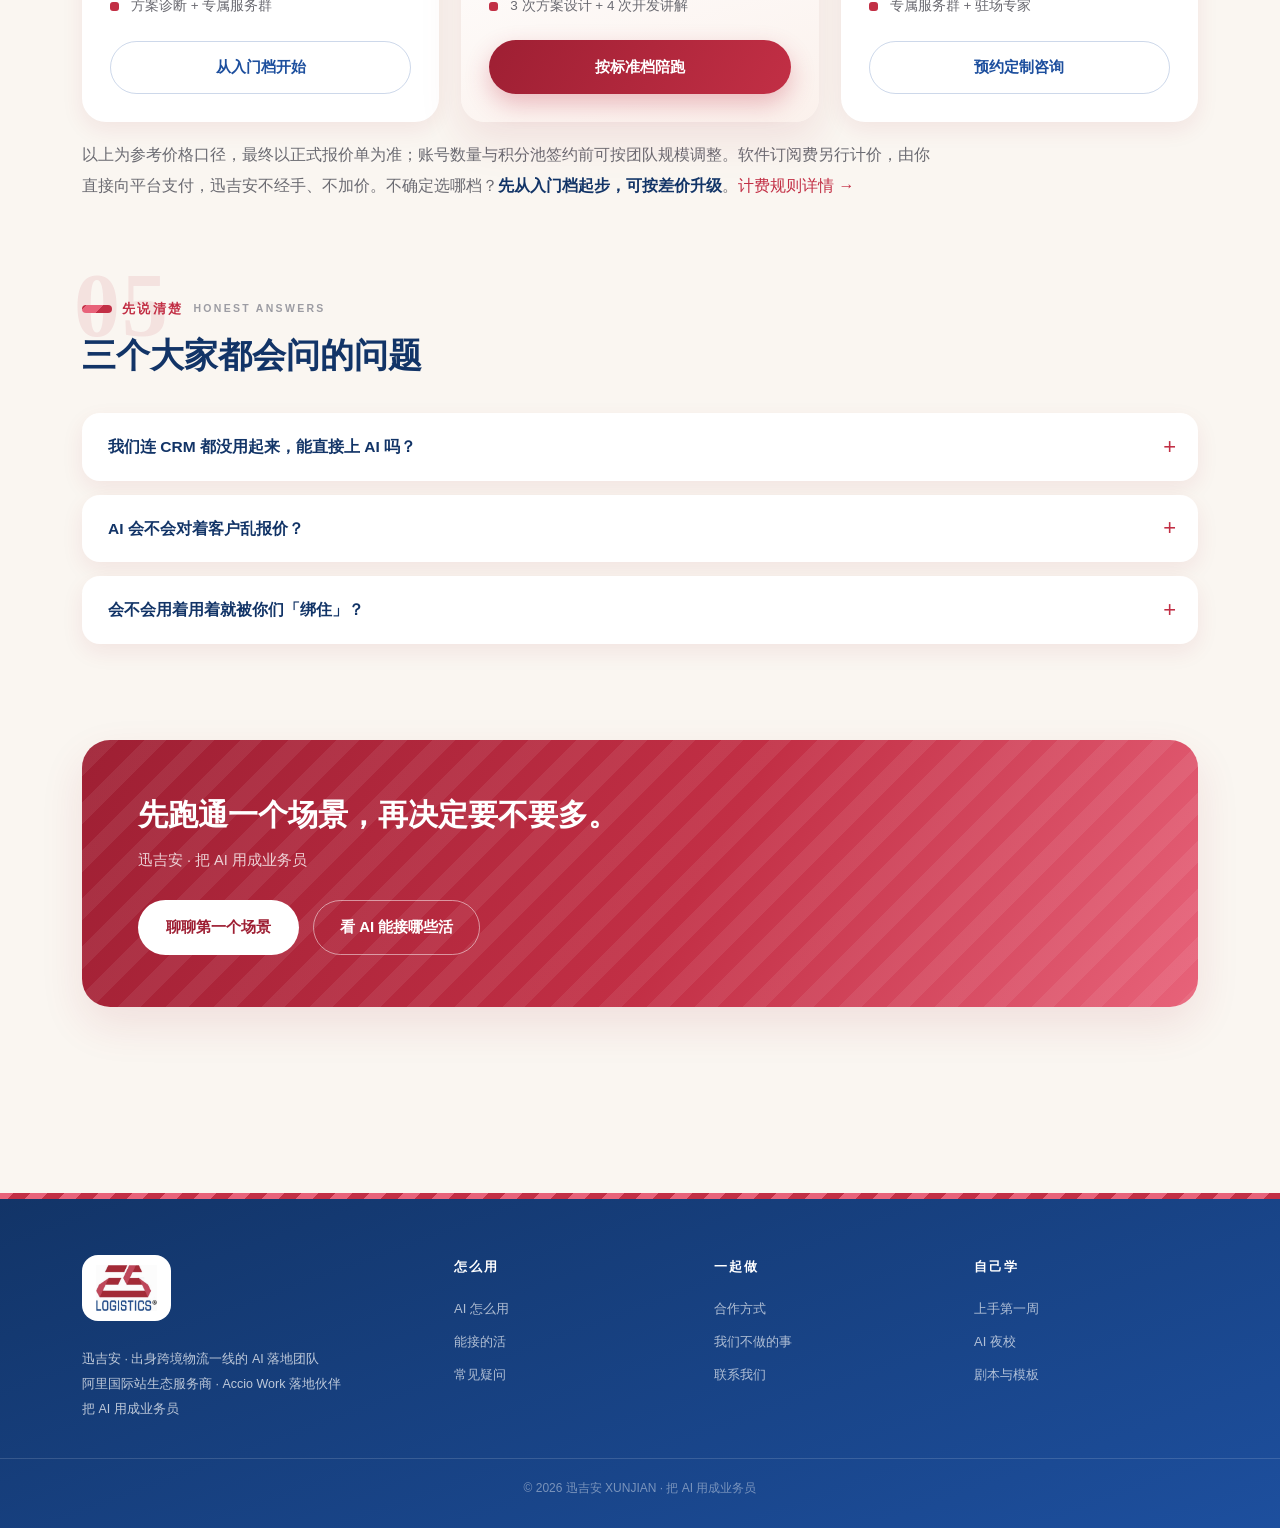
==== commit 61ee89a2: "更新真实联系方式" ====
--- a/index.html
+++ b/index.html
@@ -81,7 +81,7 @@
     <h2>四步，从一个场景到一套体系</h2>
   </div>
   <div class="xj-tl">
-    <div class="ti rv"><div class="k">STEP 1 · 半天</div><h5>摸底工作坊</h5><p>和你的一线业务坐在一起，把业务流摊开，挑出「最疼、最容易见效」的一个场景，产出<b>《场景蓝图》</b>。</p></div>
+    <div class="ti rv"><div class="k">STEP 1 · 诊断</div><h5>方案设计与场景诊断</h5><p>和你的一线业务坐在一起，把业务流摊开，挑出「最疼、最容易见效」的一个场景，产出<b>《场景蓝图》</b>。</p></div>
     <div class="ti rv"><div class="k">STEP 2 · 14 天</div><h5>单场景试点</h5><p>搭配置、喂资料、设边界，真实业务里试跑两周，每天一份<b>《试跑日报》</b>，数据说话。</p></div>
     <div class="ti rv"><div class="k">STEP 3 · 按岗位</div><h5>全员推广</h5><p>跑通的方案复制到更多岗位，配好权限与积分池，每人一张<b>《岗位操作卡》</b>，会照做就会用。</p></div>
     <div class="ti rv"><div class="k">STEP 4 · 每季度</div><h5>复盘迭代</h5><p>季度复盘纪要 + 剧本升级，让这套体系跟着你的生意一起长，资产始终在你名下。</p></div>
@@ -89,45 +89,46 @@
 
   <div class="xj-sec rv" data-num="04" id="plans">
     <div class="xj-kick">合作方式 <small>Plans</small></div>
-    <h2>按场景上线，按岗位月租</h2>
+    <h2>三档陪跑，按年计费</h2>
   </div>
   <div class="xj-plans">
     <div class="xj-plan rv">
-      <h4>摸底工作坊</h4><div class="for">还没想好，先摊开看看的团队</div>
-      <div class="pv">¥2,980<small>/ 场 · 半天</small></div>
+      <h4>入门陪跑</h4><div class="for">1–5 人团队 · 先跑通一个场景</div>
+      <div class="pv">¥20,000<small>/ 年</small></div>
       <ul>
-        <li>一线业务与老板同场，业务流摊开对齐</li>
-        <li>圈定 1–3 个最值得先做的场景</li>
-        <li>交付《场景蓝图》与投入估算</li>
-        <li>费用全额抵扣首次场景上线</li>
+        <li>5 个企业子账号 · 共享积分 35,000/月</li>
+        <li>标准版智能体交付，真实数据上跑通</li>
+        <li>2 次实战共同制作 + 1 次 1v1 培训</li>
+        <li>方案诊断 + 专属服务群</li>
       </ul>
-      <div class="cta"><a class="xj-btn xj-btn-g" href="about/index.html#contact">预约工作坊</a></div>
+      <div class="cta"><a class="xj-btn xj-btn-g" href="about/index.html#contact">从入门档开始</a></div>
+    </div>
+    <div class="xj-plan hot rv">
+      <span class="badge">主推</span>
+      <h4>标准陪跑</h4><div class="for">5–15 人团队 · 多岗位协作流</div>
+      <div class="pv">¥40,000<small>/ 年</small></div>
+      <ul>
+        <li>15 个子账号（角色权限）· 积分 80,000/月</li>
+        <li>进阶版智能体，覆盖复杂流程</li>
+        <li>4 次深度共创 + 3 次 1v1 培训</li>
+        <li>3 次方案设计 + 4 次开发讲解</li>
+      </ul>
+      <div class="cta"><a class="xj-btn xj-btn-p" href="about/index.html#contact">按标准档陪跑</a></div>
     </div>
     <div class="xj-plan rv">
-      <h4>场景上线包</h4><div class="for">认准一个场景，一次性做成的团队</div>
-      <div class="pv">¥8,800<small>/ 场景 · 一次性</small></div>
+      <span class="badge">多事业部 / 多店</span>
+      <h4>企业定制</h4><div class="for">沉淀成企业级数字资产</div>
+      <div class="pv">定制咨询<small>按需报价</small></div>
       <ul>
-        <li>从蓝图到上线全包，真实业务试跑 14 天</li>
-        <li>每日试跑日报：处理量、修正率、敢发率</li>
-        <li>含 2 场岗位培训与《岗位操作卡》</li>
-        <li>验收线写进合同，不过免费做到过</li>
+        <li>子账号与积分池按需定制</li>
+        <li>私有知识库 + CRM / ERP 集成</li>
+        <li>多智能体定制开发，全年不限次共创</li>
+        <li>专属服务群 + 驻场专家</li>
       </ul>
-      <div class="cta"><a class="xj-btn xj-btn-g" href="about/index.html#contact">上线一个场景</a></div>
-    </div>
-    <div class="xj-plan hot rv">
-      <span class="badge">主推 · 月租制</span>
-      <h4>AI 岗位月租</h4><div class="for">让 AI 岗位长期在编的团队</div>
-      <div class="pv">¥980<small>/ 岗位 / 月 · 3 岗起</small></div>
-      <ul>
-        <li>按月付费、随开随停，不锁年框</li>
-        <li>每周调优 + 剧本库持续升级</li>
-        <li>AI 夜校与模板市集全家解锁</li>
-        <li>顾问 48 小时响应通道</li>
-      </ul>
-      <div class="cta"><a class="xj-btn xj-btn-p" href="about/index.html#contact">给团队配 AI 岗位</a></div>
+      <div class="cta"><a class="xj-btn xj-btn-g" href="about/index.html#contact">预约定制咨询</a></div>
     </div>
   </div>
-  <p class="xj-p" style="margin-top:18px">典型路径：先 ¥2,980 摸底 → ¥8,800 上线首个场景 → 按需开月租岗位。平台订阅费与积分消耗由你直接向平台支付，迅吉安不经手、不加价。<a href="service/index.html">计费规则详情 →</a></p>
+  <p class="xj-p" style="margin-top:18px">以上为参考价格口径，最终以正式报价单为准；账号数量与积分池签约前可按团队规模调整。软件订阅费另行计价，由你直接向平台支付，迅吉安不经手、不加价。不确定选哪档？<b>先从入门档起步，可按差价升级</b>。<a href="service/index.html">计费规则详情 →</a></p>
 
   <div class="xj-sec rv" data-num="05">
     <div class="xj-kick">先说清楚 <small>Honest Answers</small></div>
--- a/assets/xja.css
+++ b/assets/xja.css
@@ -383,3 +383,39 @@
 .xj-showcase::before{content:'';position:absolute;top:0;left:0;right:0;height:7px;background:var(--rib)}
 .xj-showcase img{height:170px;width:auto}
 .xj-showcase .cap{font-family:var(--f-en);font-size:11px;letter-spacing:.3em;color:var(--ink3);text-transform:uppercase}
+
+/* ---- 功能演示库 ---- */
+.xj-vtabs{display:flex;gap:10px;flex-wrap:wrap;margin-top:30px}
+.xj-vtabs button{
+  font-family:var(--f-cn);font-size:13.5px;font-weight:600;color:var(--ink2);
+  background:var(--surface);border:1.5px solid var(--line);border-radius:999px;
+  padding:8px 18px;cursor:pointer;transition:.18s;
+}
+.xj-vtabs button:hover{border-color:var(--red);color:var(--red)}
+.xj-vtabs button.on{background:var(--blue-d);border-color:var(--blue-d);color:#fff}
+.xj-vids{display:grid;grid-template-columns:repeat(auto-fill,minmax(235px,1fr));gap:16px;margin-top:24px}
+.xj-vid{
+  background:var(--surface);border-radius:14px;padding:18px 18px 16px;text-align:left;cursor:pointer;
+  border:1.5px solid transparent;box-shadow:var(--sh-s);position:relative;overflow:hidden;
+  transition:transform .18s,box-shadow .18s,border-color .18s;
+  font-family:var(--f-cn);
+}
+.xj-vid:hover{transform:translateY(-3px);box-shadow:var(--sh);border-color:var(--red)}
+.xj-vid .vn{font-family:var(--f-serif);font-weight:900;font-size:22px;color:var(--ink3)}
+.xj-vid:hover .vn{color:var(--red)}
+.xj-vid h5{font-size:14.5px;color:var(--blue-d);margin-top:6px;line-height:1.5}
+.xj-vid p{font-size:12.5px;color:var(--ink2);margin-top:5px;line-height:1.7;display:-webkit-box;-webkit-line-clamp:2;-webkit-box-orient:vertical;overflow:hidden}
+.xj-vid .ft{display:flex;justify-content:space-between;align-items:center;margin-top:12px}
+.xj-vid .play{font-size:11.5px;font-weight:700;color:var(--red);letter-spacing:.06em}
+.xj-vid .src{font-family:var(--f-en);font-size:10px;letter-spacing:.14em;color:var(--ink3);border:1px solid var(--line);border-radius:999px;padding:2px 9px;text-transform:uppercase}
+.xj-vempty{grid-column:1/-1;text-align:center;color:var(--ink3);font-size:14px;padding:40px 0}
+.xj-vmodal{position:fixed;inset:0;z-index:200;display:none;align-items:center;justify-content:center;padding:24px;background:rgba(18,25,45,.72);backdrop-filter:blur(6px)}
+.xj-vmodal.on{display:flex}
+.xj-vbox{background:var(--surface);border-radius:18px;width:min(920px,100%);overflow:hidden;box-shadow:var(--sh)}
+.xj-vbox .bar{display:flex;justify-content:space-between;align-items:center;gap:16px;padding:14px 20px;border-bottom:1px dashed var(--dash)}
+.xj-vbox .bar h5{font-family:var(--f-serif);font-size:16px;color:var(--blue-d)}
+.xj-vbox .bar button{background:none;border:none;font-size:22px;color:var(--ink3);cursor:pointer;line-height:1;font-family:inherit}
+.xj-vbox .bar button:hover{color:var(--red)}
+.xj-vbox video{display:block;width:100%;aspect-ratio:16/9;background:#000}
+@media (max-width:620px){.xj-vids{grid-template-columns:1fr 1fr}}
+@media (max-width:460px){.xj-vids{grid-template-columns:1fr}}
